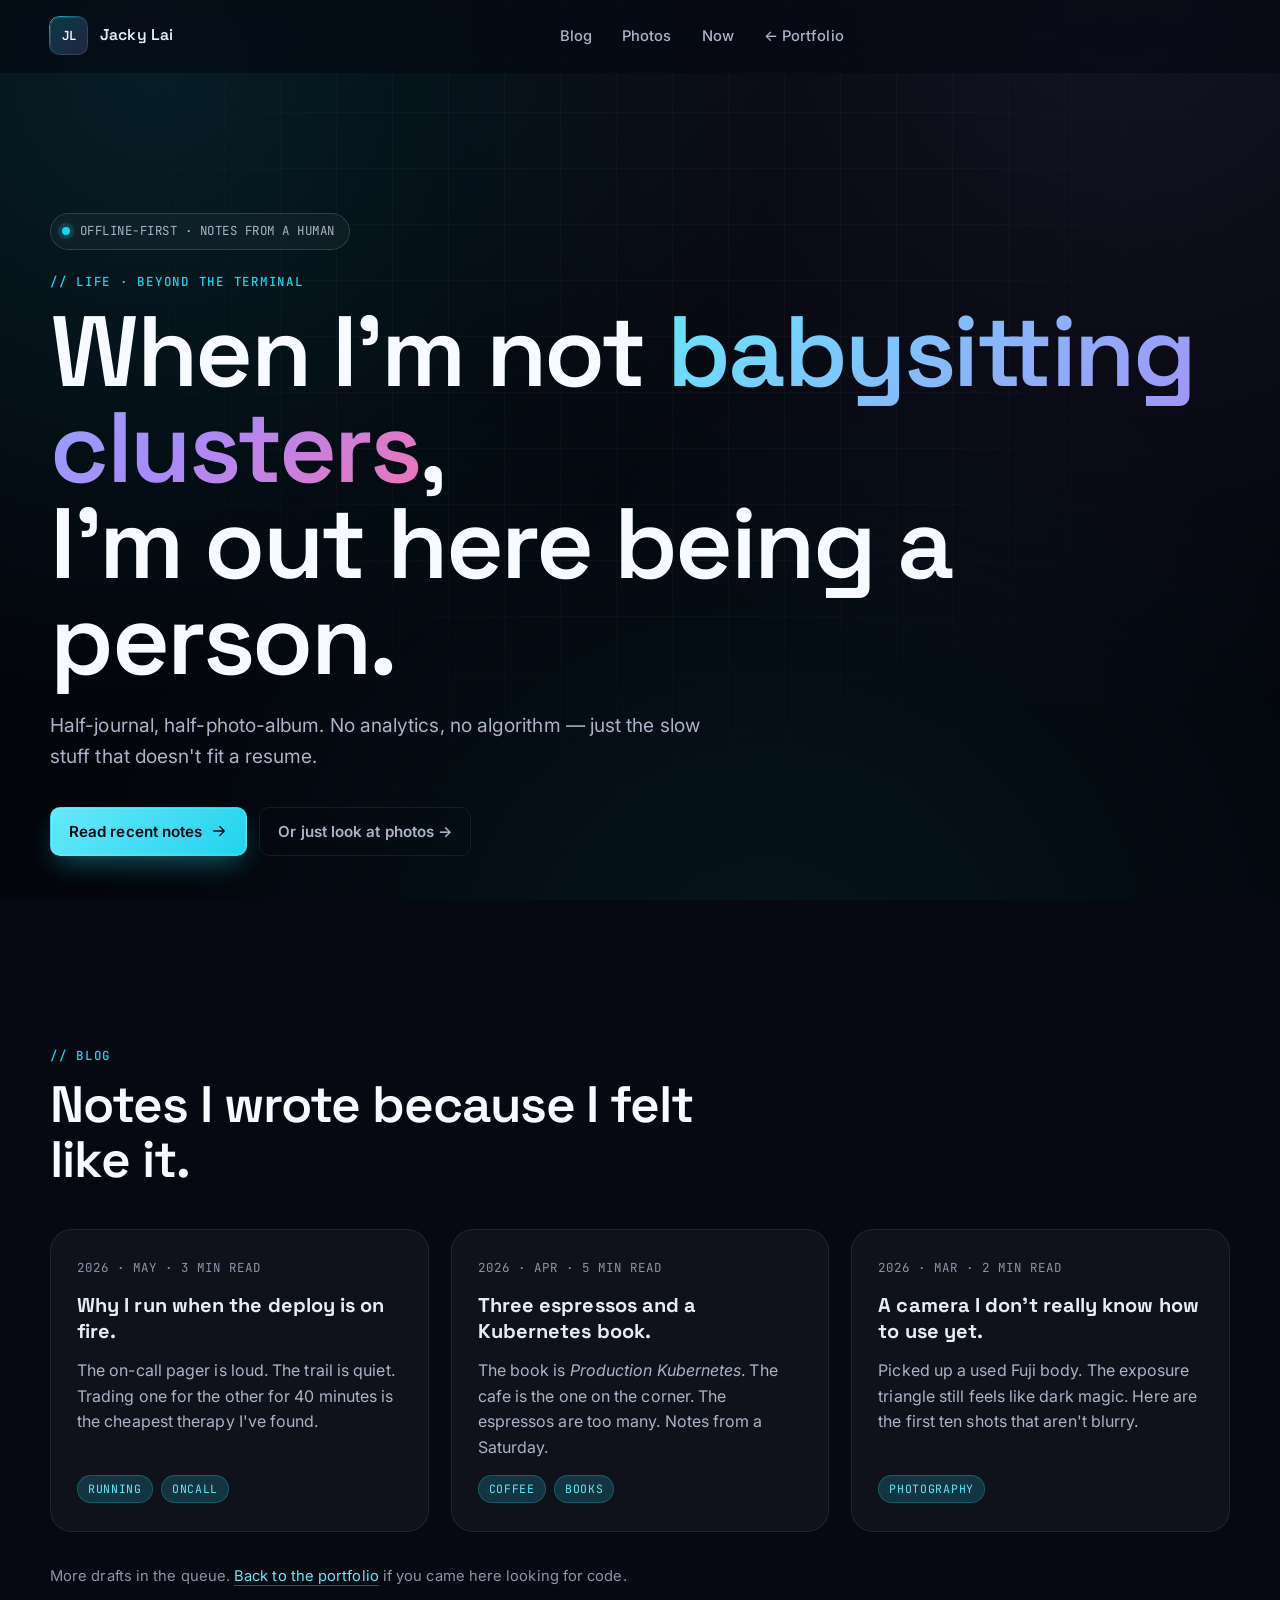
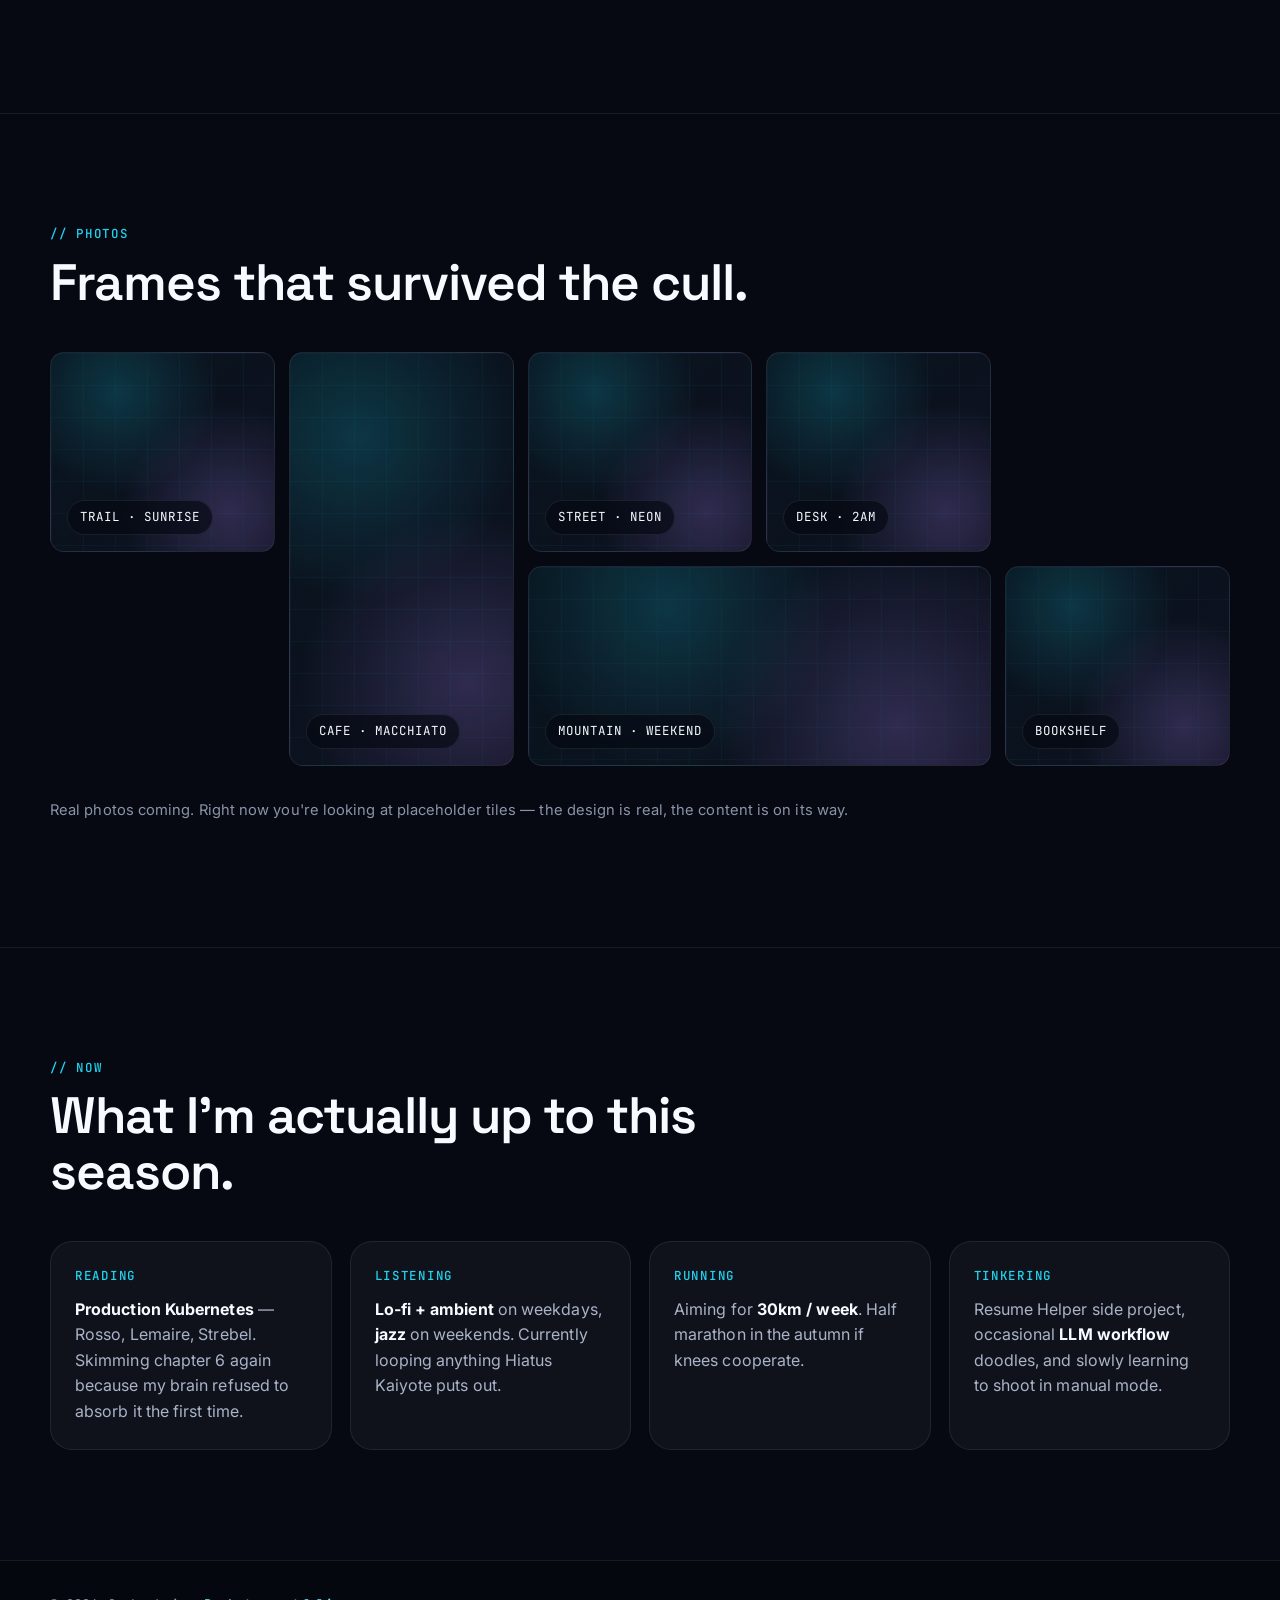
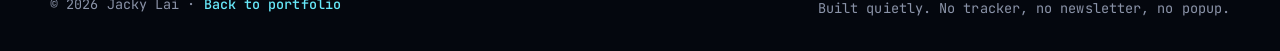
==== life/index.html @ 66dc433c "Add /life/ subpage and link from main nav Static blog/photos/now skeleton at life/index.html, sharin" ====
<!doctype html>
<html lang="zh-Hant" data-theme="dark">
  <head>
    <meta charset="utf-8" />
    <meta name="viewport" content="width=device-width, initial-scale=1" />
    <meta name="description" content="Jacky Lai · Life beyond the terminal — coffee, running, books, photos." />
    <meta name="theme-color" content="#060912" />
    <meta property="og:title" content="Jacky Lai · Life" />
    <meta property="og:description" content="Beyond the terminal — coffee, running, books, photos." />
    <meta property="og:type" content="website" />
    <title>Jacky Lai · Life</title>
    <link rel="preconnect" href="https://fonts.googleapis.com" />
    <link rel="preconnect" href="https://fonts.gstatic.com" crossorigin />
    <link rel="stylesheet" href="../styles.css" />
    <link rel="stylesheet" href="life.css" />
  </head>
  <body>
    <a class="skip-link" href="#main">Skip to content</a>

    <header class="site-header" data-header>
      <nav class="nav shell" aria-label="Primary navigation">
        <a class="brand" href="../" aria-label="Back to portfolio">
          <span class="brand-mark">JL</span>
          <span class="brand-text">Jacky Lai</span>
        </a>

        <div class="nav-links" id="site-menu">
          <a class="nav-link" href="#blog">Blog</a>
          <a class="nav-link" href="#photos">Photos</a>
          <a class="nav-link" href="#now">Now</a>
          <a class="nav-link" href="../">← Portfolio</a>
        </div>
      </nav>
    </header>

    <main id="main">
      <!-- HERO -->
      <section class="hero life-hero" id="top" aria-label="Intro">
        <div class="hero-content shell">
          <div class="hero-status">
            <span class="dot" aria-hidden="true"></span>
            <span>OFFLINE-FIRST · NOTES FROM A HUMAN</span>
          </div>
          <p class="eyebrow">// Life · beyond the terminal</p>
          <h1>
            When I'm not <span class="accent">babysitting clusters</span>,<br />
            I'm out here being a person.
          </h1>
          <p class="hero-lead">
            Half-journal, half-photo-album. No analytics, no algorithm — just the slow stuff that doesn't fit a resume.
          </p>
          <div class="hero-actions">
            <a class="button button-primary" href="#blog">
              Read recent notes
              <svg viewBox="0 0 24 24" aria-hidden="true"><path d="M5 12h14M13 6l6 6-6 6"/></svg>
            </a>
            <a class="button button-quiet" href="#photos">Or just look at photos →</a>
          </div>
        </div>
      </section>

      <!-- BLOG -->
      <section class="section" id="blog">
        <div class="shell">
          <div class="section-heading">
            <p class="section-kicker">// Blog</p>
            <h2>Notes I wrote because I felt like it.</h2>
          </div>

          <div class="post-grid">
            <article class="post-card">
              <p class="post-meta"><time datetime="2026-05">2026 · May</time> · 3 min read</p>
              <h3>Why I run when the deploy is on fire.</h3>
              <p>The on-call pager is loud. The trail is quiet. Trading one for the other for 40 minutes is the cheapest therapy I've found.</p>
              <p class="post-tag-row">
                <span class="post-tag">running</span>
                <span class="post-tag">oncall</span>
              </p>
            </article>

            <article class="post-card">
              <p class="post-meta"><time datetime="2026-04">2026 · Apr</time> · 5 min read</p>
              <h3>Three espressos and a Kubernetes book.</h3>
              <p>The book is <em>Production Kubernetes</em>. The cafe is the one on the corner. The espressos are too many. Notes from a Saturday.</p>
              <p class="post-tag-row">
                <span class="post-tag">coffee</span>
                <span class="post-tag">books</span>
              </p>
            </article>

            <article class="post-card">
              <p class="post-meta"><time datetime="2026-03">2026 · Mar</time> · 2 min read</p>
              <h3>A camera I don't really know how to use yet.</h3>
              <p>Picked up a used Fuji body. The exposure triangle still feels like dark magic. Here are the first ten shots that aren't blurry.</p>
              <p class="post-tag-row">
                <span class="post-tag">photography</span>
              </p>
            </article>
          </div>

          <p class="post-footnote">
            More drafts in the queue. <a href="../">Back to the portfolio</a> if you came here looking for code.
          </p>
        </div>
      </section>

      <!-- PHOTOS -->
      <section class="section" id="photos">
        <div class="shell">
          <div class="section-heading">
            <p class="section-kicker">// Photos</p>
            <h2>Frames that survived the cull.</h2>
          </div>

          <div class="photo-grid">
            <figure class="photo-tile photo-placeholder" data-label="Trail · sunrise">
              <span class="photo-label">Trail · sunrise</span>
            </figure>
            <figure class="photo-tile photo-placeholder photo-tile-tall" data-label="Cafe · macchiato">
              <span class="photo-label">Cafe · macchiato</span>
            </figure>
            <figure class="photo-tile photo-placeholder" data-label="Street · neon">
              <span class="photo-label">Street · neon</span>
            </figure>
            <figure class="photo-tile photo-placeholder" data-label="Desk · 2am">
              <span class="photo-label">Desk · 2am</span>
            </figure>
            <figure class="photo-tile photo-placeholder photo-tile-wide" data-label="Mountain · weekend">
              <span class="photo-label">Mountain · weekend</span>
            </figure>
            <figure class="photo-tile photo-placeholder" data-label="Bookshelf">
              <span class="photo-label">Bookshelf</span>
            </figure>
          </div>

          <p class="post-footnote">
            Real photos coming. Right now you're looking at placeholder tiles — the design is real, the content is on its way.
          </p>
        </div>
      </section>

      <!-- NOW -->
      <section class="section" id="now">
        <div class="shell">
          <div class="section-heading">
            <p class="section-kicker">// Now</p>
            <h2>What I'm actually up to this season.</h2>
          </div>

          <div class="now-grid">
            <div class="now-card">
              <p class="eyebrow">Reading</p>
              <p><strong>Production Kubernetes</strong> — Rosso, Lemaire, Strebel. Skimming chapter 6 again because my brain refused to absorb it the first time.</p>
            </div>
            <div class="now-card">
              <p class="eyebrow">Listening</p>
              <p><strong>Lo-fi + ambient</strong> on weekdays, <strong>jazz</strong> on weekends. Currently looping anything Hiatus Kaiyote puts out.</p>
            </div>
            <div class="now-card">
              <p class="eyebrow">Running</p>
              <p>Aiming for <strong>30km / week</strong>. Half marathon in the autumn if knees cooperate.</p>
            </div>
            <div class="now-card">
              <p class="eyebrow">Tinkering</p>
              <p>Resume Helper side project, occasional <strong>LLM workflow</strong> doodles, and slowly learning to shoot in manual mode.</p>
            </div>
          </div>
        </div>
      </section>
    </main>

    <footer class="site-footer">
      <div class="footer-inner shell">
        <p>© <span id="year"></span> Jacky Lai · <a href="../">Back to portfolio</a></p>
        <p class="muted">Built quietly. No tracker, no newsletter, no popup.</p>
      </div>
    </footer>

    <script>
      document.getElementById("year").textContent = new Date().getFullYear();
    </script>
  </body>
</html>
---- styles.css ----
/* =========================================================================
   Futuristic portfolio — design system
   Dark-by-default. Neon cyan accent. Glassmorphism. Grid backdrop.
   ========================================================================= */

@import url("https://fonts.googleapis.com/css2?family=Space+Grotesk:wght@400;500;600;700&family=Inter:wght@400;500;600;700&family=JetBrains+Mono:wght@400;500;600&display=swap");

:root {
  color-scheme: dark;

  --bg: #060912;
  --bg-deep: #03050b;
  --surface: rgba(255, 255, 255, 0.04);
  --surface-strong: rgba(255, 255, 255, 0.07);
  --surface-translucent: rgba(11, 16, 30, 0.55);
  --ink: #e6edf7;
  --ink-strong: #f7fbff;
  --muted: #8a93a8;
  --muted-strong: #aab3c8;
  --line: rgba(255, 255, 255, 0.08);
  --line-strong: rgba(255, 255, 255, 0.14);

  --accent: #22d3ee;
  --accent-strong: #67e8f9;
  --accent-soft: rgba(34, 211, 238, 0.18);
  --accent-glow: rgba(34, 211, 238, 0.45);
  --violet: #a78bfa;
  --violet-soft: rgba(167, 139, 250, 0.22);
  --magenta: #f472b6;

  --grid-line: rgba(255, 255, 255, 0.04);
  --grid-line-strong: rgba(34, 211, 238, 0.07);

  --shadow-1: 0 1px 0 rgba(255, 255, 255, 0.04) inset, 0 20px 60px rgba(0, 0, 0, 0.4);
  --shadow-glow: 0 0 0 1px rgba(34, 211, 238, 0.4), 0 18px 60px -10px rgba(34, 211, 238, 0.35);

  --radius: 14px;
  --radius-lg: 22px;
  --shell: min(1180px, calc(100vw - 40px));
  --header-height: 72px;

  --font-display: "Space Grotesk", "Inter Tight", Inter, ui-sans-serif, system-ui, sans-serif;
  --font-body: Inter, ui-sans-serif, system-ui, -apple-system, "Segoe UI", "Noto Sans TC", sans-serif;
  --font-mono: "JetBrains Mono", ui-monospace, SFMono-Regular, Menlo, Consolas, monospace;

  --ease: cubic-bezier(0.2, 0.7, 0.2, 1);
  --motion-slow: 700ms var(--ease);
  --motion-med: 380ms var(--ease);
  --motion-fast: 180ms var(--ease);
}

[data-theme="light"] {
  color-scheme: light;
  --bg: #f4f6fb;
  --bg-deep: #e7ecf5;
  --surface: rgba(255, 255, 255, 0.7);
  --surface-strong: rgba(255, 255, 255, 0.92);
  --surface-translucent: rgba(255, 255, 255, 0.7);
  --ink: #0c1326;
  --ink-strong: #050913;
  --muted: #5b6479;
  --muted-strong: #3b4358;
  --line: rgba(12, 19, 38, 0.08);
  --line-strong: rgba(12, 19, 38, 0.16);
  --accent: #0891b2;
  --accent-strong: #0e7490;
  --accent-soft: rgba(8, 145, 178, 0.14);
  --accent-glow: rgba(8, 145, 178, 0.35);
  --grid-line: rgba(12, 19, 38, 0.05);
  --grid-line-strong: rgba(8, 145, 178, 0.1);
  --shadow-1: 0 1px 0 rgba(255, 255, 255, 0.8) inset, 0 20px 60px rgba(12, 19, 38, 0.08);
  --shadow-glow: 0 0 0 1px rgba(8, 145, 178, 0.4), 0 18px 60px -10px rgba(8, 145, 178, 0.25);
}

* {
  box-sizing: border-box;
}

html {
  scroll-behavior: smooth;
  scroll-padding-top: var(--header-height);
}

body {
  position: relative;
  margin: 0;
  background: var(--bg);
  color: var(--ink);
  font-family: var(--font-body);
  font-size: 16px;
  line-height: 1.65;
  letter-spacing: 0.005em;
  overflow-x: clip;
}

body::before {
  content: "";
  position: fixed;
  inset: 0;
  z-index: -3;
  background:
    radial-gradient(circle at 12% 8%, rgba(34, 211, 238, 0.12), transparent 45%),
    radial-gradient(circle at 88% 0%, rgba(167, 139, 250, 0.1), transparent 50%),
    radial-gradient(circle at 60% 110%, rgba(34, 211, 238, 0.08), transparent 55%),
    var(--bg-deep);
  pointer-events: none;
}

body::after {
  content: "";
  position: fixed;
  inset: 0;
  z-index: -2;
  background-image:
    linear-gradient(var(--grid-line) 1px, transparent 1px),
    linear-gradient(90deg, var(--grid-line) 1px, transparent 1px);
  background-size: 56px 56px;
  mask-image: radial-gradient(ellipse at 50% 30%, #000 35%, transparent 75%);
  pointer-events: none;
  opacity: 0.7;
}

body.nav-open {
  overflow: hidden;
}

/* Hidden until content/render.js finishes hydrating from content.json.
   The tsparticles backdrop stays visible during the brief load so the page never fully blanks. */
.site-header,
main,
.site-footer {
  transition: opacity 240ms var(--ease);
}

body.is-loading > .site-header,
body.is-loading > main,
body.is-loading > .site-footer {
  opacity: 0;
  pointer-events: none;
}

@media (prefers-reduced-motion: reduce) {
  .site-header,
  main,
  .site-footer {
    transition: none;
  }
}

img,
svg {
  display: block;
  max-width: 100%;
}

a {
  color: inherit;
  text-decoration: none;
}

button,
input,
textarea {
  font: inherit;
}

::selection {
  background: var(--accent-soft);
  color: var(--ink-strong);
}

:focus-visible {
  outline: 2px solid var(--accent);
  outline-offset: 3px;
  border-radius: 6px;
}

.shell {
  width: var(--shell);
  margin-inline: auto;
}

.sr-only,
.skip-link {
  position: absolute;
  width: 1px;
  height: 1px;
  padding: 0;
  margin: -1px;
  overflow: hidden;
  clip: rect(0, 0, 0, 0);
  white-space: nowrap;
  border: 0;
}

.skip-link:focus {
  z-index: 100;
  top: 12px;
  left: 12px;
  width: auto;
  height: auto;
  padding: 10px 14px;
  clip: auto;
  color: var(--bg);
  background: var(--accent);
  border-radius: 8px;
  font-weight: 600;
}

/* ---------------------------------------------------------------- header */

.site-header {
  position: sticky;
  top: 0;
  z-index: 50;
  border-bottom: 1px solid transparent;
  background: color-mix(in srgb, var(--bg) 70%, transparent);
  backdrop-filter: blur(18px) saturate(140%);
  -webkit-backdrop-filter: blur(18px) saturate(140%);
  transition: border-color var(--motion-fast), box-shadow var(--motion-fast);
}

.site-header.is-scrolled {
  border-color: var(--line);
  box-shadow: 0 10px 30px rgba(0, 0, 0, 0.35);
}

.nav {
  display: grid;
  min-height: var(--header-height);
  grid-template-columns: auto 1fr auto;
  align-items: center;
  gap: 24px;
}

.brand {
  display: inline-flex;
  align-items: center;
  gap: 12px;
  font-family: var(--font-display);
  font-weight: 600;
  letter-spacing: 0.01em;
}

.brand-mark {
  position: relative;
  display: grid;
  width: 38px;
  height: 38px;
  place-items: center;
  border-radius: 10px;
  color: var(--ink-strong);
  background: linear-gradient(135deg, rgba(34, 211, 238, 0.22), rgba(167, 139, 250, 0.18));
  font-family: var(--font-mono);
  font-size: 0.78rem;
  letter-spacing: 0.04em;
  box-shadow: inset 0 0 0 1px rgba(255, 255, 255, 0.12);
}

.brand-mark::after {
  content: "";
  position: absolute;
  inset: -1px;
  border-radius: inherit;
  padding: 1px;
  background: linear-gradient(135deg, var(--accent), transparent 60%);
  -webkit-mask: linear-gradient(#000 0 0) content-box, linear-gradient(#000 0 0);
  mask: linear-gradient(#000 0 0) content-box, linear-gradient(#000 0 0);
  -webkit-mask-composite: xor;
  mask-composite: exclude;
  pointer-events: none;
}

.brand-text {
  white-space: nowrap;
  font-size: 0.98rem;
}

.nav-links {
  display: inline-flex;
  justify-content: center;
  gap: 4px;
}

.nav-links a {
  position: relative;
  padding: 10px 13px;
  border-radius: 10px;
  color: var(--muted-strong);
  font-size: 0.92rem;
  font-weight: 500;
  transition: color var(--motion-fast), background var(--motion-fast);
}

.nav-links a:hover,
.nav-links a:focus-visible {
  color: var(--ink-strong);
  background: var(--surface);
}

.nav-links a.is-active {
  color: var(--accent-strong);
  background: var(--accent-soft);
}

.nav-actions {
  display: inline-flex;
  align-items: center;
  gap: 10px;
}

.nav-toggle {
  display: none;
}

/* ---------------------------------------------------------------- buttons */

.button,
.icon-button,
.nav-toggle {
  position: relative;
  border: 1px solid var(--line-strong);
  border-radius: 10px;
  cursor: pointer;
  color: var(--ink-strong);
  background: var(--surface);
  backdrop-filter: blur(10px);
  -webkit-backdrop-filter: blur(10px);
  transition:
    transform var(--motion-fast),
    border-color var(--motion-fast),
    box-shadow var(--motion-fast),
    background var(--motion-fast),
    color var(--motion-fast);
  font-family: var(--font-body);
}

.button {
  display: inline-flex;
  min-height: 44px;
  align-items: center;
  justify-content: center;
  gap: 8px;
  padding: 11px 18px;
  font-size: 0.95rem;
  font-weight: 600;
  letter-spacing: 0.005em;
}

.button svg,
.icon-button svg,
.nav-toggle svg {
  width: 18px;
  height: 18px;
  fill: none;
  stroke: currentColor;
  stroke-linecap: round;
  stroke-linejoin: round;
  stroke-width: 1.8;
}

.button:hover,
.icon-button:hover,
.nav-toggle:hover {
  transform: translateY(-1px);
  border-color: var(--accent);
  box-shadow: 0 0 0 1px var(--accent-soft), 0 12px 30px -10px var(--accent-glow);
}

.button-primary {
  color: var(--bg);
  background: linear-gradient(135deg, var(--accent-strong), var(--accent));
  border-color: transparent;
  box-shadow: 0 0 0 1px rgba(255, 255, 255, 0.1) inset, 0 12px 28px -8px var(--accent-glow);
}

.button-primary:hover {
  box-shadow: 0 0 0 1px rgba(255, 255, 255, 0.18) inset, 0 18px 40px -10px var(--accent-glow);
}

.button-secondary {
  background: var(--accent-soft);
  border-color: var(--accent);
  color: var(--accent-strong);
}

.button-quiet {
  background: transparent;
  border-color: var(--line);
  color: var(--muted-strong);
}

.icon-button {
  display: grid;
  width: 44px;
  height: 44px;
  place-items: center;
}

.icon-moon,
[data-theme="light"] .icon-sun {
  display: none;
}

[data-theme="light"] .icon-moon {
  display: block;
}

/* ---------------------------------------------------------------- hero */

.hero {
  position: relative;
  display: grid;
  min-height: min(86vh, 820px);
  overflow: hidden;
  isolation: isolate;
  align-items: end;
  padding: 140px 0 80px;
}

.hero-image {
  display: none;
}

.hero-overlay {
  position: absolute;
  inset: -10%;
  z-index: -1;
  background:
    radial-gradient(circle at 18% 25%, rgba(34, 211, 238, 0.2), transparent 50%),
    radial-gradient(circle at 82% 12%, rgba(167, 139, 250, 0.18), transparent 55%),
    radial-gradient(circle at 70% 95%, rgba(244, 114, 182, 0.1), transparent 60%);
  filter: blur(40px);
  animation: drift 22s ease-in-out infinite alternate;
}

@keyframes drift {
  0% {
    transform: translate3d(0, 0, 0) scale(1);
  }
  100% {
    transform: translate3d(-2%, 1%, 0) scale(1.06);
  }
}

.hero-content {
  max-width: var(--shell);
}

.hero-status {
  display: inline-flex;
  align-items: center;
  gap: 10px;
  padding: 7px 14px 7px 11px;
  margin-bottom: 22px;
  border-radius: 999px;
  border: 1px solid var(--line-strong);
  background: var(--surface);
  backdrop-filter: blur(12px);
  -webkit-backdrop-filter: blur(12px);
  font-family: var(--font-mono);
  font-size: 0.78rem;
  color: var(--muted-strong);
  letter-spacing: 0.04em;
}

.hero-status .dot {
  width: 8px;
  height: 8px;
  border-radius: 50%;
  background: var(--accent);
  box-shadow: 0 0 12px var(--accent-glow), 0 0 0 4px rgba(34, 211, 238, 0.12);
  animation: pulse 2.4s ease-in-out infinite;
}

@keyframes pulse {
  0%, 100% { opacity: 1; transform: scale(1); }
  50% { opacity: 0.55; transform: scale(0.85); }
}

.eyebrow,
.section-kicker,
.project-type,
.timeline-date {
  margin: 0;
  font-family: var(--font-mono);
  font-size: 0.78rem;
  font-weight: 500;
  letter-spacing: 0.14em;
  text-transform: uppercase;
  color: var(--accent);
}

.hero h1 {
  max-width: 920px;
  margin: 12px 0 22px;
  font-family: var(--font-display);
  font-size: clamp(3rem, 7.8vw, 6.4rem);
  line-height: 0.96;
  letter-spacing: -0.025em;
  font-weight: 600;
  color: var(--ink-strong);
}

.hero h1 .accent {
  background: linear-gradient(135deg, var(--accent-strong), var(--violet) 70%, var(--magenta));
  -webkit-background-clip: text;
  background-clip: text;
  color: transparent;
}

.hero-lead {
  max-width: 660px;
  margin: 0;
  color: var(--muted-strong);
  font-size: clamp(1.04rem, 1.5vw, 1.2rem);
  line-height: 1.65;
}

.hero-actions {
  display: flex;
  flex-wrap: wrap;
  gap: 12px;
  margin-top: 34px;
}

.hero-metrics {
  position: relative;
  display: grid;
  max-width: 760px;
  grid-template-columns: repeat(3, minmax(0, 1fr));
  gap: 0;
  margin: 56px 0 0;
  padding: 0;
  border: 1px solid var(--line-strong);
  border-radius: var(--radius-lg);
  overflow: hidden;
  background: var(--surface-translucent);
  backdrop-filter: blur(18px) saturate(140%);
  -webkit-backdrop-filter: blur(18px) saturate(140%);
}

.hero-metrics::before {
  content: "";
  position: absolute;
  inset: 0;
  background: linear-gradient(135deg, rgba(34, 211, 238, 0.08), transparent 50%);
  pointer-events: none;
}

.hero-metrics div {
  position: relative;
  padding: 22px 22px 24px;
  border-right: 1px solid var(--line);
}

.hero-metrics div:last-child {
  border-right: 0;
}

.hero-metrics dt {
  font-family: var(--font-display);
  font-size: 1.9rem;
  font-weight: 600;
  line-height: 1;
  color: var(--ink-strong);
  letter-spacing: -0.02em;
}

.hero-metrics dd {
  margin: 8px 0 0;
  color: var(--muted);
  font-size: 0.86rem;
}

/* ---------------------------------------------------------------- sections */

.section {
  position: relative;
  padding: 110px 0;
}

.section + .section {
  border-top: 1px solid var(--line);
}

.intro-band {
  background: linear-gradient(180deg, transparent, var(--surface) 60%, transparent);
}

.two-column {
  display: grid;
  grid-template-columns: minmax(0, 0.85fr) minmax(0, 1.15fr);
  gap: 64px;
}

.align-start {
  align-items: start;
}

.section h2,
.contact-section h2 {
  margin: 10px 0 0;
  font-family: var(--font-display);
  font-size: clamp(2rem, 4vw, 3.4rem);
  line-height: 1.08;
  letter-spacing: -0.02em;
  font-weight: 600;
  color: var(--ink-strong);
}

.section-heading {
  max-width: 720px;
  margin-bottom: 42px;
}

.section-heading.compact {
  margin-bottom: 28px;
}

.section-heading p:not(.section-kicker),
.sticky-heading p:not(.section-kicker),
.contact-section p {
  color: var(--muted);
}

.rich-copy {
  color: var(--muted-strong);
  font-size: 1.05rem;
}

.rich-copy p {
  margin: 0 0 18px;
}

.rich-copy strong {
  color: var(--ink-strong);
  font-weight: 600;
}

/* -------------------------------------------------------- highlight cards */

.highlight-grid {
  display: grid;
  grid-template-columns: repeat(auto-fit, minmax(220px, 1fr));
  gap: 14px;
  margin-top: 32px;
}

.highlight-card {
  position: relative;
  padding: 22px;
  border-radius: var(--radius);
  border: 1px solid var(--line);
  background: var(--surface);
  backdrop-filter: blur(10px);
  -webkit-backdrop-filter: blur(10px);
  overflow: hidden;
  transition: transform var(--motion-med), border-color var(--motion-med), box-shadow var(--motion-med);
}

.highlight-card:hover {
  transform: translateY(-2px);
  border-color: var(--line-strong);
  box-shadow: 0 8px 22px -10px rgba(0, 0, 0, 0.5);
}

.highlight-card .label {
  margin: 0 0 10px;
  font-family: var(--font-mono);
  font-size: 0.72rem;
  letter-spacing: 0.14em;
  text-transform: uppercase;
  color: var(--accent);
}

.highlight-card .figure {
  margin: 0;
  font-family: var(--font-display);
  font-size: 1.6rem;
  font-weight: 600;
  line-height: 1.15;
  color: var(--ink-strong);
  letter-spacing: -0.015em;
}

.highlight-card .figure span {
  display: block;
  font-family: var(--font-mono);
  font-size: 0.82rem;
  font-weight: 500;
  margin-top: 8px;
  color: var(--muted);
  letter-spacing: 0.02em;
  text-transform: none;
}

/* ---------------------------------------------------------------- skills */

.skill-grid {
  display: grid;
  grid-template-columns: repeat(4, minmax(0, 1fr));
  gap: 16px;
}

.skill-panel,
.project-card,
.timeline-item,
.certificate-grid article {
  position: relative;
  border: 1px solid var(--line-strong);
  border-radius: var(--radius);
  background: var(--surface);
  backdrop-filter: blur(10px);
  -webkit-backdrop-filter: blur(10px);
  box-shadow: var(--shadow-1);
  overflow: hidden;
  transition: transform var(--motion-med), border-color var(--motion-med), box-shadow var(--motion-med);
}

.skill-panel:hover,
.project-card:hover,
.certificate-grid article:hover {
  transform: translateY(-3px);
  border-color: var(--accent);
  box-shadow: var(--shadow-glow);
}

.skill-panel {
  min-height: 240px;
  padding: 22px;
}

.skill-icon {
  display: grid;
  width: 42px;
  height: 42px;
  place-items: center;
  border-radius: 10px;
  color: var(--accent-strong);
  background: var(--accent-soft);
  font-family: var(--font-mono);
  font-size: 0.78rem;
  font-weight: 600;
  letter-spacing: 0.04em;
}

.skill-panel h3,
.project-card h3,
.timeline-item h3,
.certificate-grid h3 {
  margin: 18px 0 12px;
  font-family: var(--font-display);
  font-size: 1.15rem;
  font-weight: 600;
  line-height: 1.25;
  color: var(--ink-strong);
}

.tag-list,
.meta-list {
  display: flex;
  flex-wrap: wrap;
  gap: 6px;
  padding: 0;
  margin: 0;
  list-style: none;
}

.tag-list li,
.meta-list li {
  border: 1px solid var(--line-strong);
  border-radius: 999px;
  padding: 5px 11px;
  font-family: var(--font-mono);
  font-size: 0.76rem;
  color: var(--muted-strong);
  background: var(--surface);
  transition: color var(--motion-fast), border-color var(--motion-fast);
}

.tag-list li:hover,
.meta-list li:hover {
  color: var(--accent-strong);
  border-color: var(--accent);
}

/* ---------------------------------------------------------------- projects */

.project-section {
  background:
    radial-gradient(circle at 80% -10%, var(--violet-soft), transparent 50%),
    transparent;
}

.project-grid {
  display: grid;
  grid-template-columns: repeat(3, minmax(0, 1fr));
  gap: 18px;
}

.project-visual {
  position: relative;
  height: 200px;
  overflow: hidden;
  border-bottom: 1px solid var(--line);
}

.project-visual span {
  position: absolute;
  display: block;
  border-radius: 8px;
  background: rgba(255, 255, 255, 0.06);
  border: 1px solid var(--line-strong);
  backdrop-filter: blur(6px);
}

.visual-one {
  background:
    linear-gradient(135deg, rgba(34, 211, 238, 0.25), rgba(167, 139, 250, 0.22)),
    radial-gradient(circle at 30% 40%, rgba(34, 211, 238, 0.35), transparent 60%),
    #0a1020;
}

.visual-two {
  background:
    linear-gradient(135deg, rgba(167, 139, 250, 0.22), rgba(244, 114, 182, 0.18)),
    radial-gradient(circle at 70% 60%, rgba(167, 139, 250, 0.35), transparent 60%),
    #0a1020;
}

.visual-three {
  background:
    linear-gradient(135deg, rgba(34, 211, 238, 0.18), rgba(8, 145, 178, 0.22)),
    radial-gradient(circle at 50% 50%, rgba(34, 211, 238, 0.28), transparent 60%),
    #0a1020;
}

.visual-one span:nth-child(1),
.visual-two span:nth-child(1),
.visual-three span:nth-child(1) {
  inset: 32px auto auto 28px;
  width: 58%;
  height: 28px;
}

.visual-one span:nth-child(2),
.visual-two span:nth-child(2),
.visual-three span:nth-child(2) {
  inset: 78px auto auto 28px;
  width: 46%;
  height: 70px;
}

.visual-one span:nth-child(3),
.visual-two span:nth-child(3),
.visual-three span:nth-child(3) {
  right: 28px;
  bottom: 30px;
  width: 74px;
  height: 74px;
  border-radius: 50%;
  background:
    radial-gradient(circle at 30% 30%, var(--accent), transparent 60%),
    rgba(34, 211, 238, 0.15);
  border-color: var(--accent);
}

.project-body {
  padding: 24px;
}

.project-body p:not(.project-type) {
  min-height: 72px;
  margin: 12px 0 18px;
  color: var(--muted);
  font-size: 0.95rem;
}

.project-type {
  color: var(--violet);
}

/* ----------------------------------------------- featured resume helper block */

.featured-project {
  position: relative;
  margin-top: 28px;
  border-radius: var(--radius-lg);
  border: 1px solid var(--line-strong);
  background:
    linear-gradient(180deg, rgba(34, 211, 238, 0.06), transparent 40%),
    var(--surface-translucent);
  backdrop-filter: blur(18px) saturate(140%);
  -webkit-backdrop-filter: blur(18px) saturate(140%);
  overflow: hidden;
}

.featured-project::before {
  content: "";
  position: absolute;
  inset: -1px;
  border-radius: inherit;
  padding: 1px;
  background: conic-gradient(from 140deg, var(--accent), var(--violet), var(--magenta), var(--accent));
  -webkit-mask: linear-gradient(#000 0 0) content-box, linear-gradient(#000 0 0);
  mask: linear-gradient(#000 0 0) content-box, linear-gradient(#000 0 0);
  -webkit-mask-composite: xor;
  mask-composite: exclude;
  opacity: 0.35;
  pointer-events: none;
  animation: spin 18s linear infinite;
}

@keyframes spin {
  to { transform: rotate(360deg); }
}

.featured-inner {
  display: grid;
  grid-template-columns: minmax(0, 1.05fr) minmax(0, 1fr);
  gap: 48px;
  padding: 44px;
}

.featured-headline .eyebrow {
  color: var(--violet);
}

.featured-headline h3 {
  margin: 10px 0 16px;
  font-family: var(--font-display);
  font-size: clamp(1.8rem, 3vw, 2.6rem);
  font-weight: 600;
  line-height: 1.1;
  letter-spacing: -0.02em;
  color: var(--ink-strong);
}

.featured-headline p {
  margin: 0 0 22px;
  color: var(--muted-strong);
  font-size: 1.02rem;
  line-height: 1.65;
}

.featured-meta {
  display: flex;
  flex-wrap: wrap;
  gap: 8px;
  margin-bottom: 24px;
  list-style: none;
  padding: 0;
}

.featured-meta li {
  font-family: var(--font-mono);
  font-size: 0.78rem;
  padding: 6px 12px;
  border-radius: 999px;
  background: var(--accent-soft);
  color: var(--accent-strong);
  border: 1px solid var(--accent);
}

.featured-cta {
  display: flex;
  flex-wrap: wrap;
  gap: 10px;
}

.pillar-grid {
  display: grid;
  grid-template-columns: repeat(2, minmax(0, 1fr));
  gap: 10px;
  align-content: start;
}

.pillar {
  padding: 18px;
  border-radius: 12px;
  border: 1px solid var(--line);
  background: rgba(255, 255, 255, 0.025);
  transition: border-color var(--motion-fast), background var(--motion-fast);
}

.pillar:hover {
  border-color: var(--accent);
  background: var(--accent-soft);
}

.pillar h4 {
  margin: 0 0 6px;
  display: flex;
  align-items: center;
  gap: 8px;
  font-family: var(--font-display);
  font-size: 0.98rem;
  font-weight: 600;
  color: var(--ink-strong);
}

.pillar h4::before {
  content: "";
  display: inline-block;
  width: 6px;
  height: 6px;
  border-radius: 50%;
  background: var(--accent);
  box-shadow: 0 0 8px var(--accent-glow);
}

.pillar p {
  margin: 0;
  color: var(--muted);
  font-size: 0.86rem;
  line-height: 1.55;
}

/* architecture diagram (CSS-only) */
.architecture {
  display: grid;
  grid-template-columns: repeat(4, minmax(0, 1fr));
  gap: 8px;
  margin: 0 0 28px;
  padding: 22px;
  border-radius: 14px;
  border: 1px solid var(--line);
  background: rgba(255, 255, 255, 0.025);
}

.architecture .step {
  position: relative;
  padding: 12px 12px 12px 14px;
  border-radius: 10px;
  border: 1px solid var(--line-strong);
  background: var(--surface);
  font-family: var(--font-mono);
  font-size: 0.78rem;
  color: var(--ink-strong);
  text-align: left;
}

.architecture .step span {
  display: block;
  color: var(--muted);
  font-size: 0.7rem;
  margin-top: 4px;
  text-transform: uppercase;
  letter-spacing: 0.08em;
}

.architecture .step.is-accent {
  border-color: var(--accent);
  box-shadow: 0 0 0 1px var(--accent-soft);
  color: var(--accent-strong);
}

.architecture .step.is-violet {
  border-color: var(--violet);
  color: var(--violet);
}

.architecture .step + .step::before {
  content: "→";
  position: absolute;
  left: -14px;
  top: 50%;
  transform: translateY(-50%);
  color: var(--muted);
  font-family: var(--font-mono);
}

/* ---------------------------------------------------------------- experience */

.sticky-heading {
  position: sticky;
  top: calc(var(--header-height) + 32px);
}

.timeline {
  display: grid;
  gap: 18px;
}

.timeline-item {
  position: relative;
  padding: 26px 28px 26px 38px;
}

.timeline-dot {
  position: absolute;
  top: 30px;
  left: 0;
  width: 8px;
  height: 48px;
  border-radius: 0 8px 8px 0;
  background: linear-gradient(180deg, var(--accent), var(--violet));
  box-shadow: 0 0 18px var(--accent-glow);
}

.timeline-item p:not(.timeline-date),
.timeline-item li {
  color: var(--muted);
}

.timeline-item ul {
  padding-left: 20px;
  margin: 12px 0 0;
}

/* ---------------------------------------------------------------- certs */

.certificate-band {
  background: linear-gradient(180deg, transparent, var(--surface) 60%, transparent);
}

.certificate-grid {
  display: grid;
  grid-template-columns: repeat(3, minmax(0, 1fr));
  gap: 16px;
}

.certificate-grid article {
  padding: 26px;
}

.certificate-grid span {
  font-family: var(--font-mono);
  color: var(--accent);
  font-weight: 500;
  font-size: 0.85rem;
  letter-spacing: 0.06em;
}

.certificate-grid p {
  margin: 0;
  color: var(--muted);
  font-size: 0.92rem;
}

/* ---------------------------------------------------------------- contact */

.contact-section {
  padding-bottom: 130px;
}

.contact-layout {
  display: grid;
  grid-template-columns: minmax(0, 1fr) minmax(280px, 380px);
  gap: 56px;
  align-items: center;
}

.contact-actions {
  display: grid;
  gap: 12px;
  padding: 28px;
  border-radius: var(--radius-lg);
  border: 1px solid var(--line-strong);
  background: var(--surface-translucent);
  backdrop-filter: blur(14px);
  -webkit-backdrop-filter: blur(14px);
}

.copy-status {
  min-height: 1.4em;
  margin: 0;
  color: var(--accent-strong);
  font-family: var(--font-mono);
  font-size: 0.86rem;
  font-weight: 500;
}

/* ---------------------------------------------------------------- footer */

.site-footer {
  border-top: 1px solid var(--line);
  padding: 32px 0;
  color: var(--muted);
  background: rgba(0, 0, 0, 0.2);
}

.footer-inner {
  display: flex;
  justify-content: space-between;
  gap: 18px;
  font-family: var(--font-mono);
  font-size: 0.84rem;
}

.footer-inner p {
  margin: 0;
}

.footer-inner a {
  color: var(--ink-strong);
  font-weight: 500;
}

.footer-inner a:hover {
  color: var(--accent-strong);
}

/* ---------------------------------------------------------------- reveals */

.reveal {
  opacity: 0;
  transform: translateY(28px);
  transition: opacity var(--motion-slow), transform var(--motion-slow);
  will-change: opacity, transform;
}

.reveal.is-visible {
  opacity: 1;
  transform: translateY(0);
}

.reveal-delay-1 { transition-delay: 80ms; }
.reveal-delay-2 { transition-delay: 160ms; }
.reveal-delay-3 { transition-delay: 240ms; }

/* ---------------------------------------------------------------- responsive */

@media (max-width: 980px) {
  :root {
    --shell: min(100vw - 28px, 760px);
  }

  .nav {
    grid-template-columns: auto auto;
    justify-content: space-between;
  }

  .nav-toggle {
    display: grid;
    width: 44px;
    height: 44px;
    place-items: center;
  }

  .nav-links,
  .nav-actions {
    position: fixed;
    left: 14px;
    right: 14px;
    display: none;
    border-radius: var(--radius);
    border: 1px solid var(--line-strong);
    background: var(--surface-translucent);
    backdrop-filter: blur(20px);
    -webkit-backdrop-filter: blur(20px);
    box-shadow: var(--shadow-1);
  }

  .nav-links {
    top: calc(var(--header-height) + 10px);
    flex-direction: column;
    padding: 12px;
    gap: 4px;
  }

  .nav-actions {
    top: calc(var(--header-height) + 326px);
    grid-template-columns: auto 1fr;
    padding: 12px;
  }

  body.nav-open .nav-links,
  body.nav-open .nav-actions {
    display: grid;
  }

  .hero {
    min-height: 88vh;
    padding-top: 120px;
  }

  .two-column,
  .contact-layout {
    grid-template-columns: 1fr;
    gap: 36px;
  }

  .skill-grid,
  .project-grid,
  .certificate-grid {
    grid-template-columns: repeat(2, minmax(0, 1fr));
  }

  .sticky-heading {
    position: static;
  }

  .featured-inner {
    grid-template-columns: 1fr;
    padding: 32px;
    gap: 30px;
  }

  .architecture {
    grid-template-columns: 1fr 1fr;
  }

  .architecture .step + .step::before {
    display: none;
  }
}

@media (max-width: 640px) {
  .brand-text,
  .print-button {
    display: none;
  }

  .hero {
    min-height: 82vh;
    padding-top: 110px;
    padding-bottom: 48px;
  }

  .hero h1 {
    font-size: clamp(2.6rem, 12vw, 3.8rem);
  }

  .hero-metrics {
    grid-template-columns: 1fr;
  }

  .hero-metrics div {
    border-right: 0;
    border-bottom: 1px solid var(--line);
    padding: 18px 22px;
  }

  .hero-metrics div:last-child {
    border-bottom: 0;
  }

  .section {
    padding: 80px 0;
  }

  .skill-grid,
  .project-grid,
  .certificate-grid {
    grid-template-columns: 1fr;
  }

  .project-body p:not(.project-type) {
    min-height: auto;
  }

  .pillar-grid {
    grid-template-columns: 1fr;
  }

  .architecture {
    grid-template-columns: 1fr;
  }

  .footer-inner {
    flex-direction: column;
  }
}

/* ---------------------------------------------------------------- reduced motion */

@media (prefers-reduced-motion: reduce) {
  html {
    scroll-behavior: auto;
  }

  *,
  *::before,
  *::after {
    animation-duration: 0.01ms !important;
    animation-iteration-count: 1 !important;
    transition-duration: 0.01ms !important;
  }

  .reveal {
    opacity: 1;
    transform: none;
  }

  .hero-overlay,
  .featured-project::before,
  .hero-status .dot {
    animation: none;
  }
}

/* ---------------------------------------------------------------- print */

@media print {
  :root {
    --bg: #fff;
    --bg-deep: #fff;
    --surface: #fff;
    --surface-strong: #fff;
    --surface-translucent: #fff;
    --ink: #111;
    --ink-strong: #000;
    --muted: #444;
    --muted-strong: #222;
    --line: #ddd;
    --line-strong: #ccc;
    --accent: #0e7490;
    --accent-strong: #155e75;
    --accent-soft: #f3fafb;
    --grid-line: transparent;
  }

  body::before,
  body::after {
    display: none;
  }

  .site-header,
  .hero-overlay,
  .hero-actions,
  .hero-status,
  .nav-toggle,
  .site-footer,
  .project-visual,
  .contact-actions,
  .featured-project::before,
  .architecture {
    display: none !important;
  }

  .hero {
    min-height: auto;
    padding: 24px 0;
    color: #111;
  }

  .section {
    padding: 22px 0;
    border-top: none;
  }

  .hero-metrics,
  .skill-grid,
  .project-grid,
  .certificate-grid,
  .two-column,
  .contact-layout,
  .pillar-grid,
  .featured-inner,
  .highlight-grid {
    grid-template-columns: 1fr 1fr;
  }

  .project-card,
  .skill-panel,
  .timeline-item,
  .certificate-grid article,
  .featured-project,
  .highlight-card {
    box-shadow: none;
    break-inside: avoid;
  }
}
---- life/life.css ----
/* =========================================================================
   /life/ page — supplemental styles. Pairs with ../styles.css design tokens.
   ========================================================================= */

.life-hero {
  min-height: 72vh;
}

.life-hero h1 {
  max-width: 18ch;
}

/* ---- Blog ---- */

.post-grid {
  display: grid;
  grid-template-columns: repeat(auto-fit, minmax(280px, 1fr));
  gap: 22px;
  margin-top: 40px;
}

.post-card {
  background: var(--surface);
  border: 1px solid var(--line);
  border-radius: var(--radius-lg);
  padding: 28px 26px;
  display: flex;
  flex-direction: column;
  gap: 14px;
  transition: transform var(--motion-med), border-color var(--motion-med),
    background var(--motion-med), box-shadow var(--motion-med);
}

.post-card:hover {
  transform: translateY(-3px);
  border-color: var(--line-strong);
  background: var(--surface-strong);
  box-shadow: var(--shadow-1);
}

.post-card h3 {
  font-family: var(--font-display);
  font-size: 1.25rem;
  line-height: 1.3;
  margin: 0;
}

.post-card p {
  margin: 0;
  color: var(--muted-strong);
  line-height: 1.6;
}

.post-meta {
  font-family: var(--font-mono);
  font-size: 0.78rem;
  letter-spacing: 0.08em;
  text-transform: uppercase;
  color: var(--muted) !important;
}

.post-tag-row {
  display: flex;
  flex-wrap: wrap;
  gap: 8px;
  margin-top: auto !important;
}

.post-tag {
  font-family: var(--font-mono);
  font-size: 0.72rem;
  letter-spacing: 0.06em;
  text-transform: uppercase;
  padding: 4px 10px;
  border-radius: 999px;
  background: var(--accent-soft);
  color: var(--accent-strong);
  border: 1px solid rgba(34, 211, 238, 0.25);
}

.post-footnote {
  margin-top: 32px;
  color: var(--muted);
  font-size: 0.92rem;
}

.post-footnote a {
  color: var(--accent-strong);
  text-decoration: none;
  border-bottom: 1px solid rgba(103, 232, 249, 0.35);
}

.post-footnote a:hover {
  border-bottom-color: var(--accent-strong);
}

/* ---- Photos ---- */

.photo-grid {
  display: grid;
  grid-template-columns: repeat(auto-fit, minmax(220px, 1fr));
  grid-auto-rows: 200px;
  gap: 14px;
  margin-top: 40px;
}

.photo-tile {
  position: relative;
  margin: 0;
  border-radius: var(--radius);
  overflow: hidden;
  border: 1px solid var(--line);
  background: var(--surface);
  display: flex;
  align-items: flex-end;
  padding: 16px;
  transition: transform var(--motion-med), border-color var(--motion-med);
}

.photo-tile:hover {
  transform: translateY(-2px);
  border-color: var(--line-strong);
}

.photo-tile-tall {
  grid-row: span 2;
}

.photo-tile-wide {
  grid-column: span 2;
}

.photo-placeholder {
  background:
    radial-gradient(circle at 30% 20%, var(--accent-soft) 0%, transparent 45%),
    radial-gradient(circle at 80% 80%, var(--violet-soft) 0%, transparent 45%),
    linear-gradient(135deg, rgba(34, 211, 238, 0.06), rgba(167, 139, 250, 0.06));
}

.photo-placeholder::before {
  content: "";
  position: absolute;
  inset: 0;
  background-image:
    linear-gradient(var(--grid-line-strong) 1px, transparent 1px),
    linear-gradient(90deg, var(--grid-line-strong) 1px, transparent 1px);
  background-size: 32px 32px;
  opacity: 0.6;
  pointer-events: none;
}

.photo-label {
  position: relative;
  z-index: 1;
  font-family: var(--font-mono);
  font-size: 0.78rem;
  letter-spacing: 0.08em;
  text-transform: uppercase;
  color: var(--ink-strong);
  background: rgba(6, 9, 18, 0.65);
  backdrop-filter: blur(6px);
  padding: 6px 12px;
  border-radius: 999px;
  border: 1px solid var(--line);
}

/* ---- Now ---- */

.now-grid {
  display: grid;
  grid-template-columns: repeat(auto-fit, minmax(260px, 1fr));
  gap: 18px;
  margin-top: 40px;
}

.now-card {
  background: var(--surface);
  border: 1px solid var(--line);
  border-radius: var(--radius-lg);
  padding: 24px;
  display: flex;
  flex-direction: column;
  gap: 10px;
}

.now-card p:not(.eyebrow) {
  margin: 0;
  color: var(--muted-strong);
  line-height: 1.6;
}

.now-card strong {
  color: var(--ink-strong);
}

/* ---- Footer tweak (page-local) ---- */

.site-footer .muted {
  color: var(--muted);
  font-size: 0.85rem;
  margin-top: 4px;
}

.site-footer a {
  color: var(--accent-strong);
  text-decoration: none;
}

.site-footer a:hover {
  border-bottom: 1px solid var(--accent-strong);
}
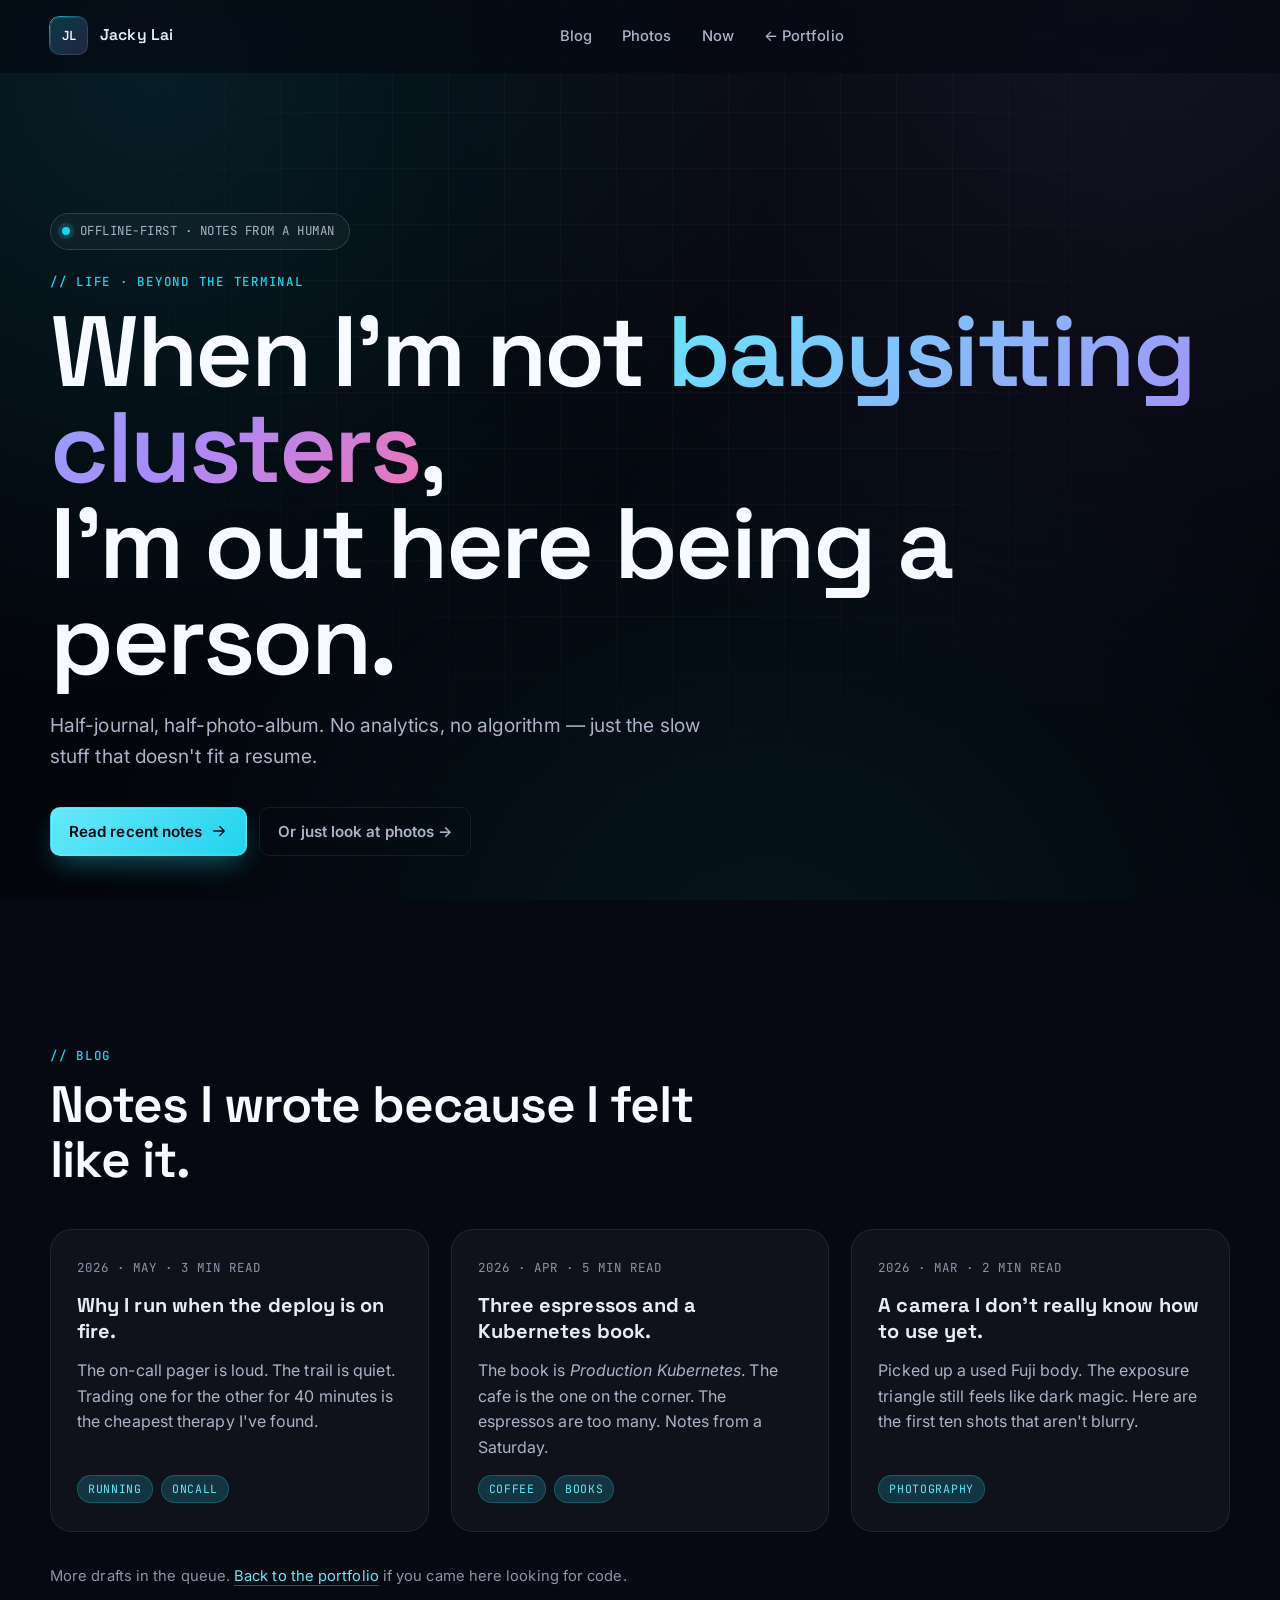
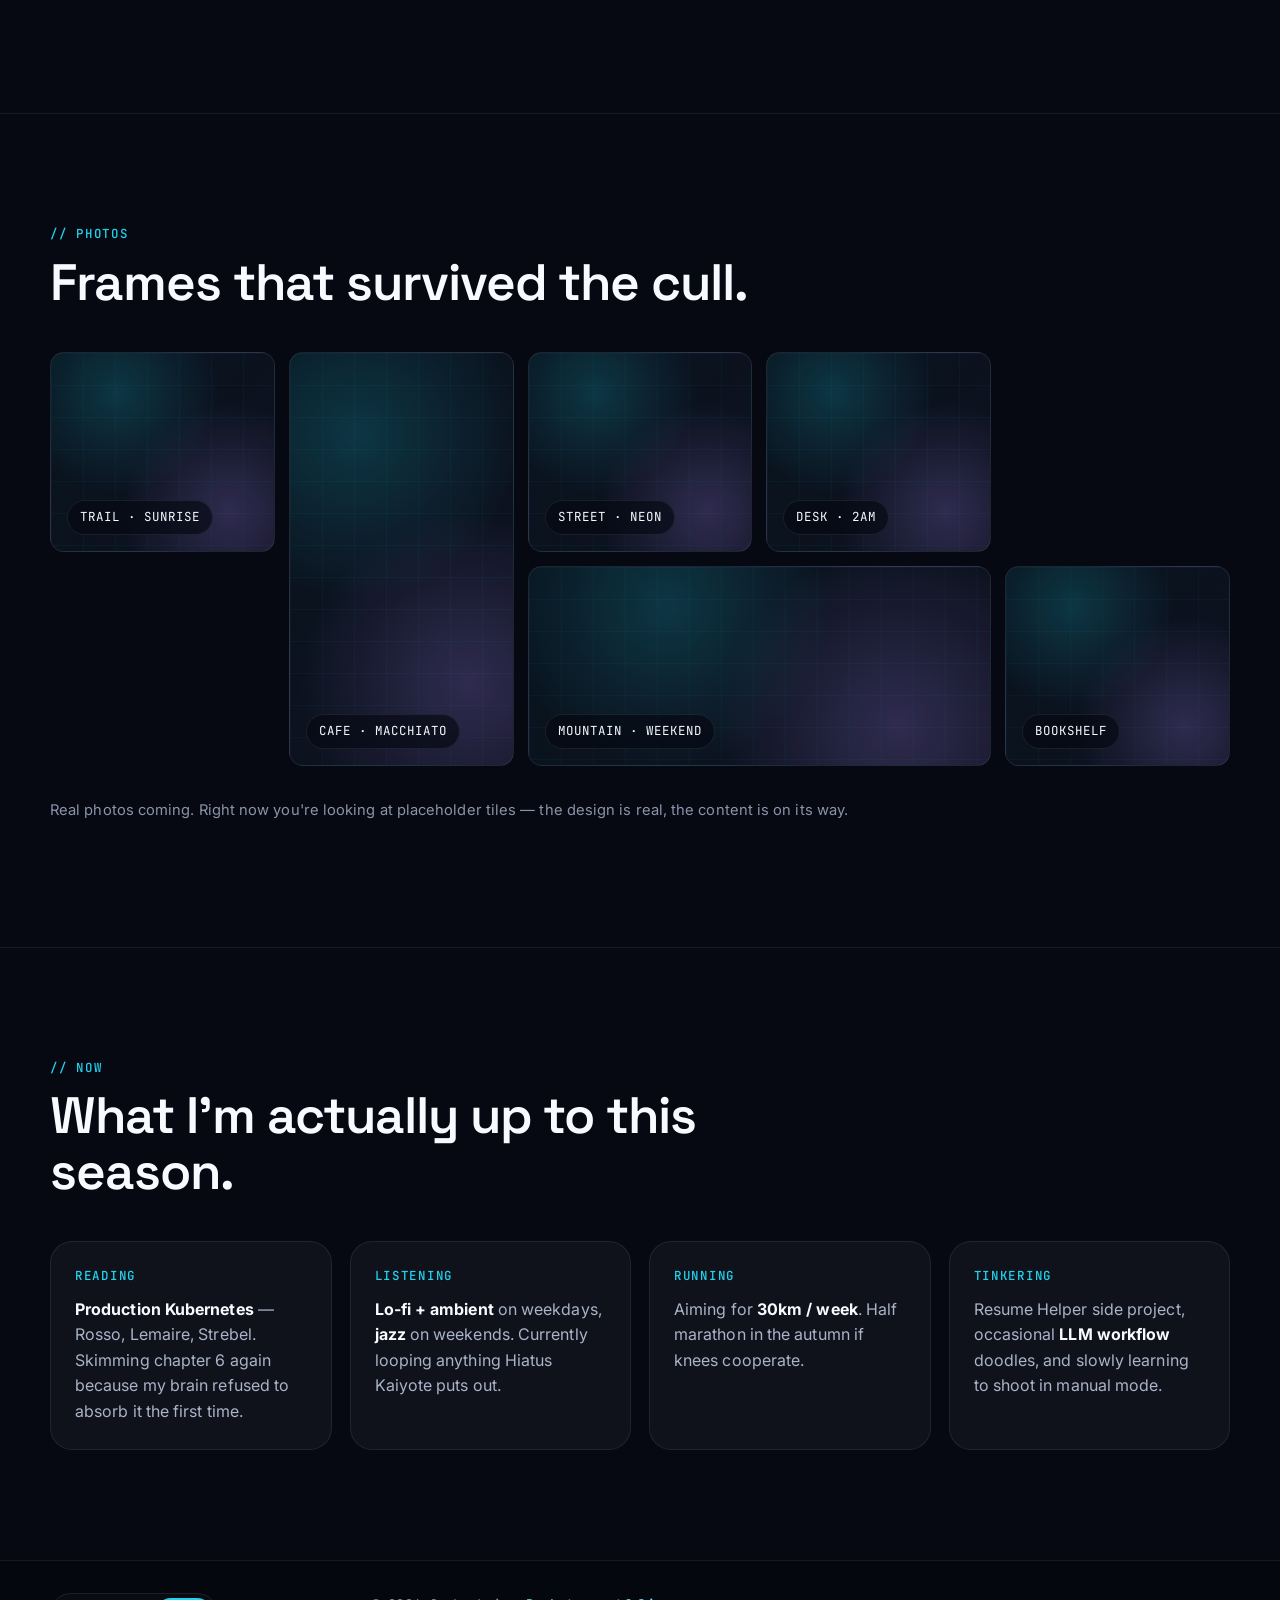
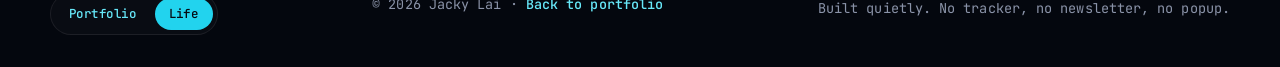
==== commit 6b0a0bf0: "Add Life CTA + Portfolio/Life footer tab switcher Co-Authored-By: Claude Opus 4.7 <noreply@anthropic" ====
--- a/life/index.html
+++ b/life/index.html
@@ -171,6 +171,10 @@
 
     <footer class="site-footer">
       <div class="footer-inner shell">
+        <nav class="page-tabs" aria-label="Pages">
+          <a class="page-tab" href="../">Portfolio</a>
+          <a class="page-tab is-active" href="#top" aria-current="page">Life</a>
+        </nav>
         <p>© <span id="year"></span> Jacky Lai · <a href="../">Back to portfolio</a></p>
         <p class="muted">Built quietly. No tracker, no newsletter, no popup.</p>
       </div>
--- a/styles.css
+++ b/styles.css
@@ -1202,6 +1202,35 @@
   color: var(--accent-strong);
 }
 
+.page-tabs {
+  display: inline-flex;
+  gap: 4px;
+  padding: 4px;
+  border: 1px solid var(--line);
+  border-radius: 999px;
+  background: rgba(255, 255, 255, 0.02);
+}
+
+.page-tab {
+  padding: 6px 14px;
+  border-radius: 999px;
+  font-family: var(--font-mono);
+  font-size: 0.78rem;
+  letter-spacing: 0.04em;
+  color: var(--muted);
+  text-decoration: none;
+  transition: color var(--motion-fast), background var(--motion-fast);
+}
+
+.page-tab:hover {
+  color: var(--ink-strong);
+}
+
+.page-tab.is-active {
+  background: var(--accent);
+  color: #060912;
+}
+
 /* ---------------------------------------------------------------- reveals */
 
 .reveal {
